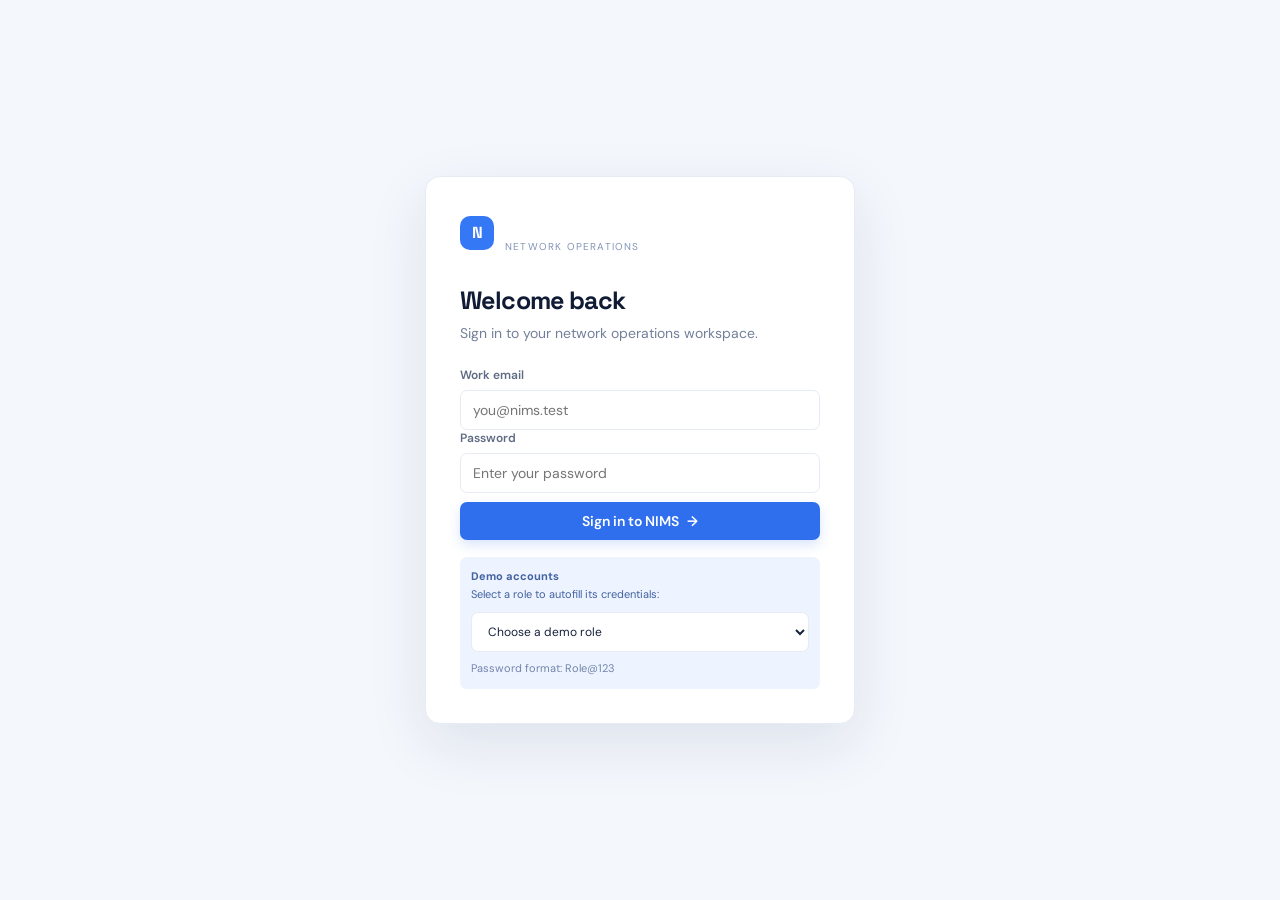
==== index.html @ 812ac2ed "Build role-separated NIMS frontend Add isolated HTML, CSS, and JavaScript packages for Admin, Operat" ====
<!doctype html>
<html lang="en">
<head>
  <meta charset="UTF-8">
  <meta name="viewport" content="width=device-width, initial-scale=1.0">
  <meta name="description" content="NIMS network incident management console">
  <title>NIMS | Network Incident Management</title>
  <link rel="preconnect" href="https://fonts.googleapis.com">
  <link rel="preconnect" href="https://fonts.gstatic.com" crossorigin>
  <link href="https://fonts.googleapis.com/css2?family=DM+Sans:wght@400;500;600;700&family=Space+Grotesk:wght@500;600;700&display=swap" rel="stylesheet">
  <link rel="stylesheet" href="assets/css/styles.css">
</head>
<body>
  <div id="app"></div>
  <div id="toast-region" class="toast-region" aria-live="polite"></div>
  <script type="module" src="assets/js/app.js"></script>
</body>
</html>
---- assets/css/styles.css ----
:root {
  --navy: #101b35;
  --navy-2: #172443;
  --blue: #2f6fed;
  --blue-soft: #edf3ff;
  --ink: #17233d;
  --muted: #73809a;
  --line: #e7ebf3;
  --surface: #fff;
  --canvas: #f7f8fb;
  --green: #159570;
  --green-soft: #e8f7f1;
  --amber: #c17a12;
  --amber-soft: #fff5df;
  --red: #d84a4a;
  --red-soft: #ffeded;
  --shadow: 0 12px 30px rgba(27, 44, 80, .07);
}
* { box-sizing: border-box; }
body { margin: 0; color: var(--ink); background: var(--canvas); font: 14px "DM Sans", sans-serif; }
button, input, select, textarea { font: inherit; }
button { cursor: pointer; border: 0; }
.hidden { display: none !important; }
.app-shell { display: flex; min-height: 100vh; }
.sidebar { width: 250px; background: var(--navy); color: #dce5fc; padding: 24px 14px; flex-shrink: 0; }
.brand { display: flex; gap: 11px; align-items: center; padding: 0 12px 29px; }
.brand-mark { width: 34px; height: 34px; border-radius: 10px; background: #3478f6; display: grid; place-items: center; font: 700 16px "Space Grotesk"; color: white; }
.brand strong { display: block; font: 700 19px "Space Grotesk"; color: white; letter-spacing: .03em; }
.brand small { color: #8393b7; font-size: 10px; text-transform: uppercase; letter-spacing: .12em; }
.nav-label { color: #68799f; font-size: 10px; font-weight: 700; letter-spacing: .12em; text-transform: uppercase; padding: 18px 13px 8px; }
.nav-item { width: 100%; color: #aebbd7; background: transparent; padding: 11px 13px; border-radius: 8px; text-align: left; display: flex; align-items: center; gap: 11px; margin: 2px 0; }
.nav-item:hover, .nav-item.active { background: #22345d; color: white; }
.nav-icon { width: 18px; text-align: center; opacity: .8; }
.sidebar-footer { border-top: 1px solid #293858; margin-top: 27px; padding: 17px 12px 0; }
.role-chip { color: #92ace0; font-size: 12px; }
.main { flex: 1; min-width: 0; }
.topbar { height: 74px; padding: 0 34px; display: flex; align-items: center; justify-content: space-between; background: white; border-bottom: 1px solid var(--line); }
.crumb { color: var(--muted); font-size: 13px; }
.top-actions { display: flex; align-items: center; gap: 16px; }
.icon-btn { background: transparent; font-size: 18px; color: var(--muted); position: relative; }
.dot { width: 7px; height: 7px; border-radius: 50%; background: var(--red); position: absolute; top: 0; right: -2px; border: 2px solid white; }
.avatar { width: 34px; height: 34px; background: var(--blue-soft); color: var(--blue); border-radius: 50%; display: grid; place-items: center; font-weight: 700; }
.content { padding: 31px 34px 50px; max-width: 1600px; }
.page-head { display: flex; justify-content: space-between; align-items: flex-start; margin-bottom: 27px; gap: 15px; }
h1, h2, h3 { font-family: "Space Grotesk", sans-serif; margin: 0; color: var(--navy); }
h1 { font-size: 25px; letter-spacing: -.025em; }
h2 { font-size: 17px; }
h3 { font-size: 15px; }
.subhead { margin: 7px 0 0; color: var(--muted); }
.btn { border-radius: 7px; padding: 10px 15px; font-weight: 600; display: inline-flex; gap: 8px; align-items: center; justify-content: center; }
.btn-primary { background: var(--blue); color: white; box-shadow: 0 5px 12px rgba(47,111,237,.18); }
.btn-primary:hover { background: #245fd6; }
.btn-secondary { background: white; border: 1px solid var(--line); color: var(--ink); }
.btn-danger { color: var(--red); background: var(--red-soft); }
.text-red { color: var(--red) !important; }
.clickable { cursor: pointer; }
.clickable:hover td { background: #f8faff; }
.table-action { background: transparent; color: var(--blue); font-size: 12px; font-weight: 700; margin-right: 10px; padding: 3px 0; }
.table-action.danger { color: var(--red); }
.detail-actions { display: flex; align-items: center; justify-content: flex-end; gap: 9px; margin: -12px 0 20px; }
.detail-grid { display: grid; grid-template-columns: repeat(2, 1fr); gap: 20px; }
.detail-grid > div { display: grid; gap: 6px; }
.detail-grid .wide { grid-column: 1 / -1; }
.detail-grid strong { color: var(--navy); font-size: 13px; font-weight: 600; }
.sla-copy { font-size: 12px; line-height: 1.8; margin-top: 16px; }
.sla-preview { padding: 17px; color: #4262a0; line-height: 1.8; background: var(--blue-soft); border-radius: 8px; }
.notice { padding: 13px 15px; border-radius: 8px; color: #4262a0; background: var(--blue-soft); font-size: 12px; line-height: 1.6; margin-bottom: 17px; }
.note { border-bottom: 1px solid var(--line); padding: 12px 0; }
.note:last-child { border-bottom: 0; }
.note strong { color: var(--navy); font-size: 12px; }
.note span { color: var(--muted); font-size: 11px; margin-left: 9px; }
.note p { color: #4a5872; margin: 7px 0 0; line-height: 1.5; }
.impact-row { display: grid; grid-template-columns: 1.1fr 1.5fr auto; gap: 12px; align-items: center; padding: 12px 0; border-bottom: 1px solid var(--line); font-size: 12px; }
.impact-row:last-child { border-bottom: 0; }
.notification { display: flex; align-items: flex-start; gap: 13px; padding: 15px 4px; border-bottom: 1px solid var(--line); position: relative; cursor: pointer; }
.notification:last-child { border-bottom: 0; }
.notification.read { opacity: .58; }
.notification-icon { width: 30px; height: 30px; border-radius: 50%; display: grid; place-items: center; background: var(--blue-soft); color: var(--blue); flex-shrink: 0; }
.notification strong { color: var(--navy); font-size: 13px; }
.notification p { color: var(--muted); margin: 4px 0; font-size: 12px; }
.notification small { color: #9aa3b5; font-size: 11px; }
.unread-dot { width: 7px; height: 7px; background: var(--blue); border-radius: 50%; margin-left: auto; margin-top: 8px; }
.check-row { display: flex; gap: 10px; align-items: center; padding: 13px 0; border-bottom: 1px solid var(--line); color: #4a5872; font-size: 13px; }
.stats { display: grid; grid-template-columns: repeat(4, minmax(0, 1fr)); gap: 15px; margin-bottom: 22px; }
.stat-card, .panel { background: white; border: 1px solid var(--line); border-radius: 11px; box-shadow: var(--shadow); }
.stat-card { padding: 18px 19px; position: relative; overflow: hidden; }
.stat-card:after { content: ""; position: absolute; width: 80px; height: 80px; border-radius: 50%; right: -25px; top: -25px; background: var(--blue-soft); }
.stat-label { color: var(--muted); font-size: 12px; font-weight: 600; }
.stat-value { display: block; font: 700 27px "Space Grotesk"; margin-top: 10px; }
.stat-trend { color: var(--green); font-size: 11px; margin-top: 8px; display: block; }
.grid-2 { display: grid; grid-template-columns: 1.4fr 1fr; gap: 20px; }
.panel { padding: 21px; margin-bottom: 20px; }
.panel-head { display: flex; justify-content: space-between; align-items: center; margin-bottom: 18px; gap: 12px; }
.panel-link { color: var(--blue); font-size: 12px; font-weight: 600; background: transparent; }
.table-wrap { overflow-x: auto; }
table { width: 100%; border-collapse: collapse; }
th { text-align: left; padding: 0 12px 11px; color: #8a94a9; font-size: 11px; font-weight: 700; text-transform: uppercase; letter-spacing: .05em; }
td { padding: 14px 12px; border-top: 1px solid #eff1f5; color: #3e4b66; white-space: nowrap; }
td:first-child, th:first-child { padding-left: 0; }
td:last-child, th:last-child { padding-right: 0; }
.primary-text { color: var(--navy); font-weight: 600; }
.muted { color: var(--muted); }
.badge { display: inline-flex; align-items: center; gap: 5px; border-radius: 20px; padding: 5px 9px; font-size: 11px; font-weight: 700; }
.badge:before { content: ""; width: 5px; height: 5px; border-radius: 50%; background: currentColor; }
.badge.green { background: var(--green-soft); color: var(--green); }
.badge.blue { background: var(--blue-soft); color: var(--blue); }
.badge.amber { background: var(--amber-soft); color: var(--amber); }
.badge.red { background: var(--red-soft); color: var(--red); }
.metric-list { display: grid; gap: 17px; }
.metric-row { display: grid; gap: 7px; }
.metric-title { display: flex; justify-content: space-between; font-size: 12px; }
.bar { height: 7px; border-radius: 10px; background: #eef1f6; overflow: hidden; }
.bar span { display: block; height: 100%; border-radius: inherit; background: var(--blue); }
.bar.green span { background: var(--green); }
.chart { display: flex; align-items: end; gap: 13px; height: 175px; padding: 10px 5px 0; border-bottom: 1px solid var(--line); }
.bar-col { flex: 1; text-align: center; color: var(--muted); font-size: 10px; }
.bar-col i { display: block; background: #bfd2fa; min-height: 8px; border-radius: 5px 5px 0 0; margin-bottom: 8px; }
.bar-col:nth-child(3n) i { background: var(--blue); }
.filters { display: flex; gap: 10px; flex-wrap: wrap; margin-bottom: 17px; }
.field, .search { border: 1px solid var(--line); border-radius: 7px; padding: 10px 12px; background: white; color: var(--ink); outline: none; }
.field:focus, .search:focus, textarea:focus { border-color: var(--blue); box-shadow: 0 0 0 3px var(--blue-soft); }
.search { min-width: 260px; }
.form-grid { display: grid; grid-template-columns: repeat(2, 1fr); gap: 16px; }
.form-group { display: grid; gap: 7px; }
.form-group.full { grid-column: 1 / -1; }
.form-group label { font-size: 12px; color: #5f6b83; font-weight: 600; }
textarea.field { min-height: 100px; resize: vertical; }
.form-actions { display: flex; justify-content: flex-end; gap: 9px; margin-top: 21px; }
.timeline { display: grid; gap: 0; }
.timeline-item { display: grid; grid-template-columns: 18px 1fr; gap: 13px; min-height: 64px; }
.timeline-dot { width: 11px; height: 11px; border-radius: 50%; background: var(--blue); margin-top: 4px; position: relative; }
.timeline-dot:after { content: ""; position: absolute; left: 5px; top: 11px; width: 1px; height: 52px; background: #dce3f0; }
.timeline-item:last-child .timeline-dot:after { display: none; }
.timeline-title { font-weight: 600; font-size: 13px; }
.timeline-meta { color: var(--muted); font-size: 11px; margin-top: 4px; }
.infra-tree { display: grid; gap: 10px; }
.tree-tower { border: 1px solid var(--line); border-radius: 8px; padding: 12px; }
.tree-tower > summary { cursor: pointer; font-weight: 700; color: var(--navy); }
.tree-router { margin: 12px 0 0 19px; padding: 10px; background: #fafbfe; border-radius: 7px; color: #44516a; }
.customer-pills { display: flex; flex-wrap: wrap; gap: 5px; margin: 8px 0 0 22px; }
.customer-pill { background: white; border: 1px solid var(--line); padding: 4px 7px; border-radius: 5px; color: var(--muted); font-size: 11px; }
.empty { text-align: center; padding: 35px; color: var(--muted); }
.modal-backdrop { position: fixed; inset: 0; background: rgba(15,27,53,.42); display: grid; place-items: center; z-index: 20; padding: 20px; }
.modal { width: min(650px, 100%); max-height: 90vh; overflow-y: auto; background: white; border-radius: 12px; padding: 24px; box-shadow: 0 22px 65px rgba(0,0,0,.2); }
.modal-head { display: flex; align-items: center; justify-content: space-between; margin-bottom: 21px; }
.close { background: transparent; font-size: 22px; color: var(--muted); }
.toast-region { position: fixed; bottom: 22px; right: 22px; z-index: 50; display: grid; gap: 8px; }
.toast { background: var(--navy); color: white; padding: 12px 17px; border-radius: 7px; box-shadow: var(--shadow); animation: slide .2s ease-out; }
@keyframes slide { from { transform: translateY(10px); opacity: 0; } to { transform: none; opacity: 1; } }
.login-screen { min-height: 100vh; display: grid; place-items: center; background: #f4f7fc; padding: 20px; }
.login-card { width: min(430px, 100%); background: white; padding: 34px; border: 1px solid var(--line); border-radius: 15px; box-shadow: 0 20px 60px rgba(28,48,90,.1); }
.login-card .brand { padding: 0 0 30px; }
.login-card h1 { font-size: 25px; margin-bottom: 8px; }
.login-card .subhead { margin-bottom: 25px; }
.login-card .btn { width: 100%; margin-top: 9px; }
.demo-note { margin-top: 17px; padding: 11px; border-radius: 7px; background: var(--blue-soft); color: #4262a0; font-size: 11px; line-height: 1.6; }
.demo-note .field { width: 100%; margin-top: 9px; font-size: 12px; }
.demo-credentials { display: block; margin-top: 8px; color: #7285ab; }
.login-error { color: var(--red); background: var(--red-soft); border-radius: 6px; padding: 9px 10px; font-size: 12px; margin: 14px 0 0; }
@media (max-width: 1050px) { .sidebar { width: 215px; } .content { padding: 25px; } .grid-2 { grid-template-columns: 1fr; } }
@media (max-width: 760px) { .sidebar { width: 62px; padding: 18px 8px; } .brand { padding: 0 5px 26px; } .brand > div:last-child, .nav-label, .nav-item span:not(.nav-icon), .sidebar-footer { display: none; } .nav-item { justify-content: center; padding: 12px 0; } .topbar { padding: 0 18px; } .content { padding: 22px 15px 40px; } .stats { grid-template-columns: repeat(2, 1fr); } .page-head { align-items: stretch; flex-direction: column; } .form-grid, .detail-grid { grid-template-columns: 1fr; } .form-group.full, .detail-grid .wide { grid-column: auto; } .detail-actions { justify-content: flex-start; flex-wrap: wrap; } .impact-row { grid-template-columns: 1fr; gap: 5px; } }
@media (max-width: 430px) { .stats { grid-template-columns: 1fr; } .search { min-width: 100%; } .filters .field { flex: 1; min-width: 120px; } }
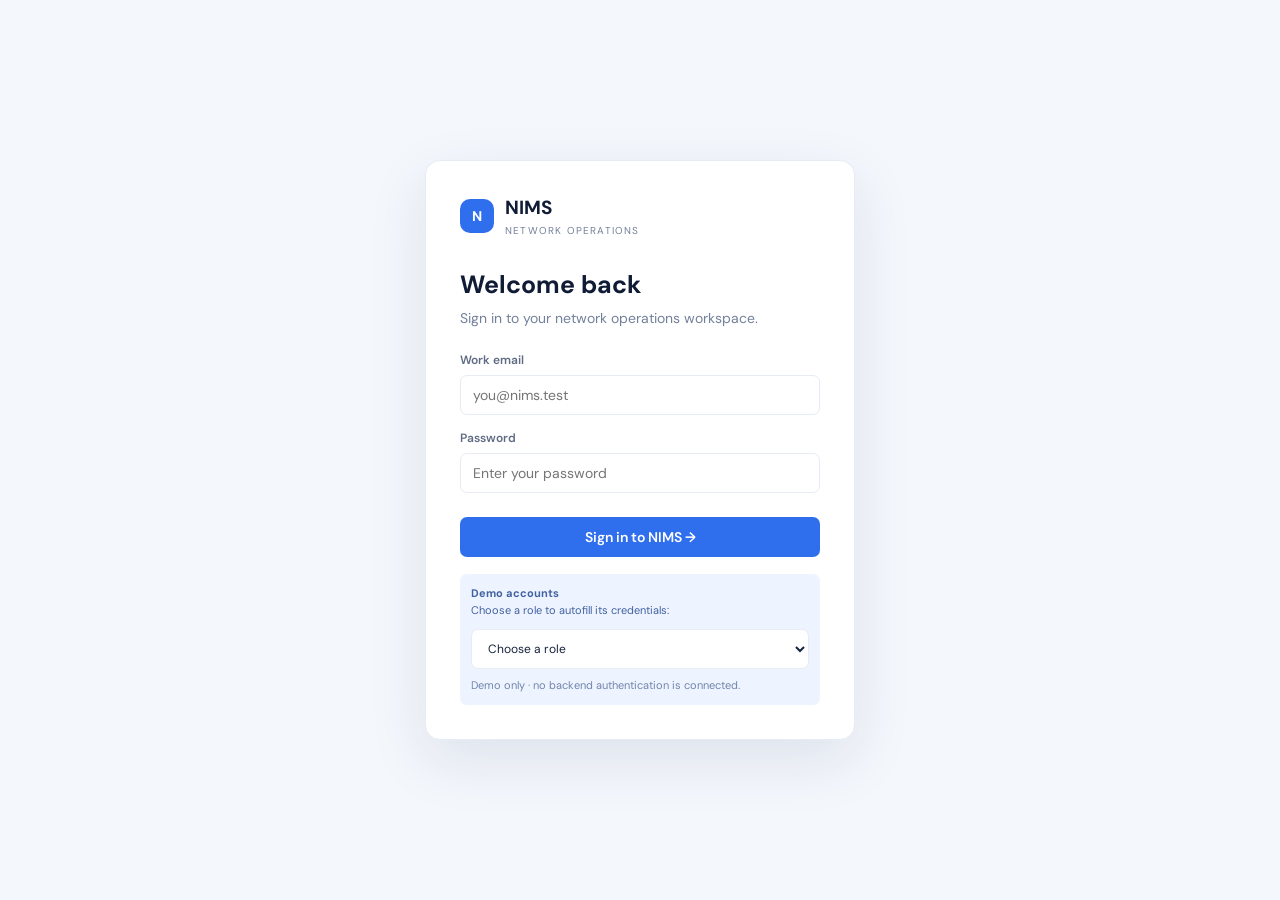
==== commit c7784f46: "Complete static role package isolation Remove the obsolete shared assets runtime, keep authenticatio" ====
--- a/index.html
+++ b/index.html
@@ -8,11 +8,11 @@
   <link rel="preconnect" href="https://fonts.googleapis.com">
   <link rel="preconnect" href="https://fonts.gstatic.com" crossorigin>
   <link href="https://fonts.googleapis.com/css2?family=DM+Sans:wght@400;500;600;700&family=Space+Grotesk:wght@500;600;700&display=swap" rel="stylesheet">
-  <link rel="stylesheet" href="assets/css/styles.css">
+  <link rel="stylesheet" href="login.css">
 </head>
 <body>
   <div id="app"></div>
   <div id="toast-region" class="toast-region" aria-live="polite"></div>
-  <script type="module" src="assets/js/app.js"></script>
+  <script type="module" src="login.js"></script>
 </body>
 </html>
--- a/login.css
+++ b/login.css
@@ -0,0 +1,22 @@
+:root { --navy:#101b35; --blue:#2f6fed; --blue-soft:#edf3ff; --ink:#17233d; --muted:#73809a; --line:#e7ebf3; --red:#d84a4a; --red-soft:#ffeded; }
+* { box-sizing:border-box; }
+body { margin:0; color:var(--ink); background:#f4f7fc; font:14px "DM Sans",Arial,sans-serif; }
+button,input,select { font:inherit; }
+.login-screen { min-height:100vh; display:grid; place-items:center; padding:20px; }
+.login-card { width:min(430px,100%); background:#fff; padding:34px; border:1px solid var(--line); border-radius:15px; box-shadow:0 20px 60px rgba(28,48,90,.1); }
+.brand { display:flex; gap:11px; align-items:center; padding-bottom:30px; }
+.brand-mark { width:34px; height:34px; display:grid; place-items:center; border-radius:10px; background:var(--blue); color:#fff; font-weight:700; }
+.brand strong { display:block; color:var(--navy); font-size:19px; }
+.brand small { color:var(--muted); font-size:10px; letter-spacing:.12em; text-transform:uppercase; }
+h1 { margin:0 0 8px; color:var(--navy); font-size:25px; }
+.subhead { margin:0 0 25px; color:var(--muted); }
+.form-group { display:grid; gap:7px; margin-bottom:15px; }
+.form-group label { color:#5f6b83; font-size:12px; font-weight:600; }
+.field { width:100%; padding:10px 12px; border:1px solid var(--line); border-radius:7px; background:#fff; color:var(--ink); outline:none; }
+.field:focus { border-color:var(--blue); box-shadow:0 0 0 3px var(--blue-soft); }
+.btn { width:100%; margin-top:9px; padding:11px 15px; border:0; border-radius:7px; background:var(--blue); color:#fff; font-weight:600; cursor:pointer; }
+.demo-note { margin-top:17px; padding:11px; border-radius:7px; background:var(--blue-soft); color:#4262a0; font-size:11px; line-height:1.6; }
+.demo-note .field { margin-top:9px; font-size:12px; }
+.demo-credentials { display:block; margin-top:8px; color:#7285ab; }
+.login-error { padding:9px 10px; border-radius:6px; background:var(--red-soft); color:var(--red); font-size:12px; }
+.hidden { display:none; }
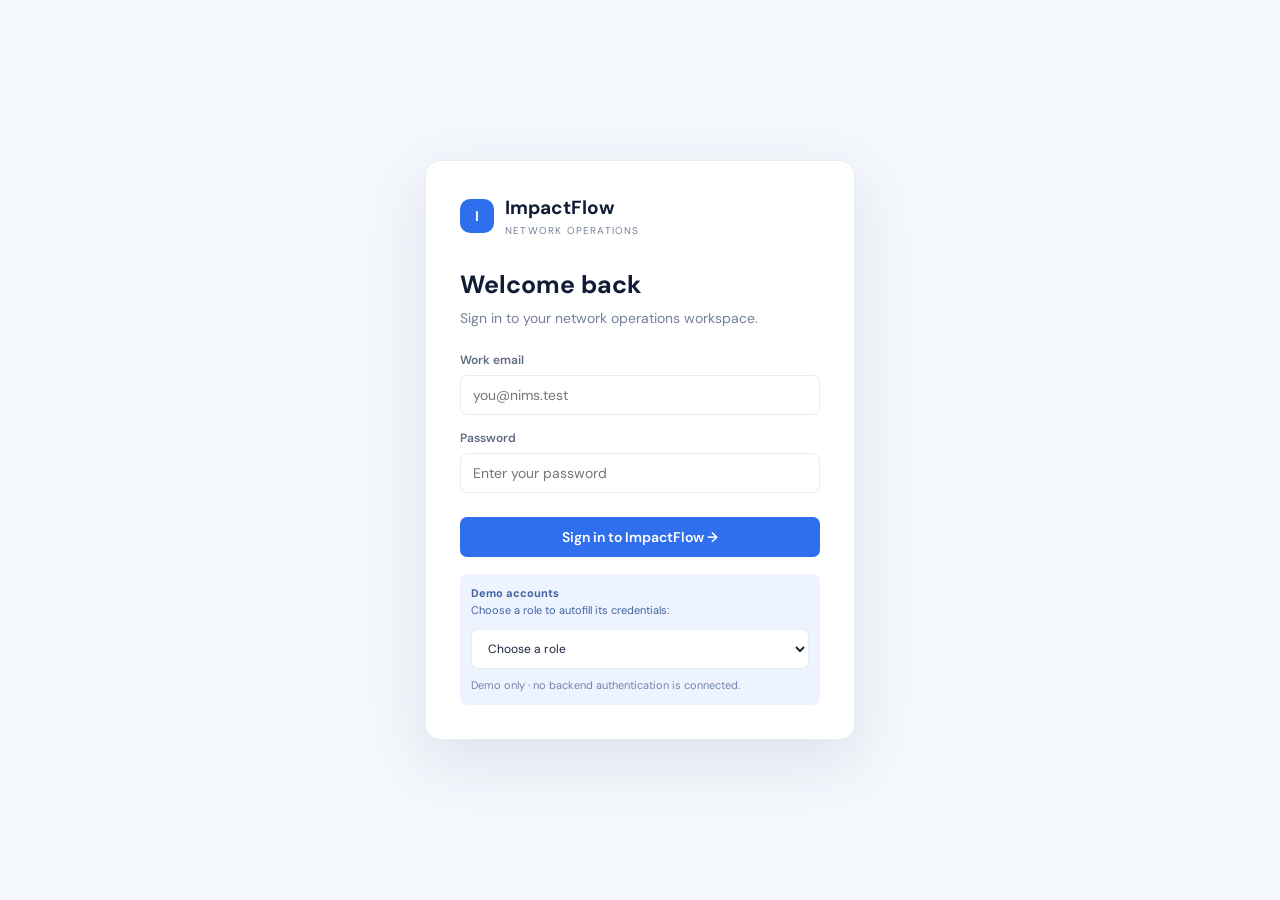
==== commit 974eb1a5: "Update customer incident experience and rebrand Co-authored-by: Copilot <223556219+Copilot@users.nor" ====
--- a/index.html
+++ b/index.html
@@ -3,8 +3,8 @@
 <head>
   <meta charset="UTF-8">
   <meta name="viewport" content="width=device-width, initial-scale=1.0">
-  <meta name="description" content="NIMS network incident management console">
-  <title>NIMS | Network Incident Management</title>
+  <meta name="description" content="ImpactFlow network incident management console">
+  <title>ImpactFlow | Network Incident Management</title>
   <link rel="preconnect" href="https://fonts.googleapis.com">
   <link rel="preconnect" href="https://fonts.gstatic.com" crossorigin>
   <link href="https://fonts.googleapis.com/css2?family=DM+Sans:wght@400;500;600;700&family=Space+Grotesk:wght@500;600;700&display=swap" rel="stylesheet">
